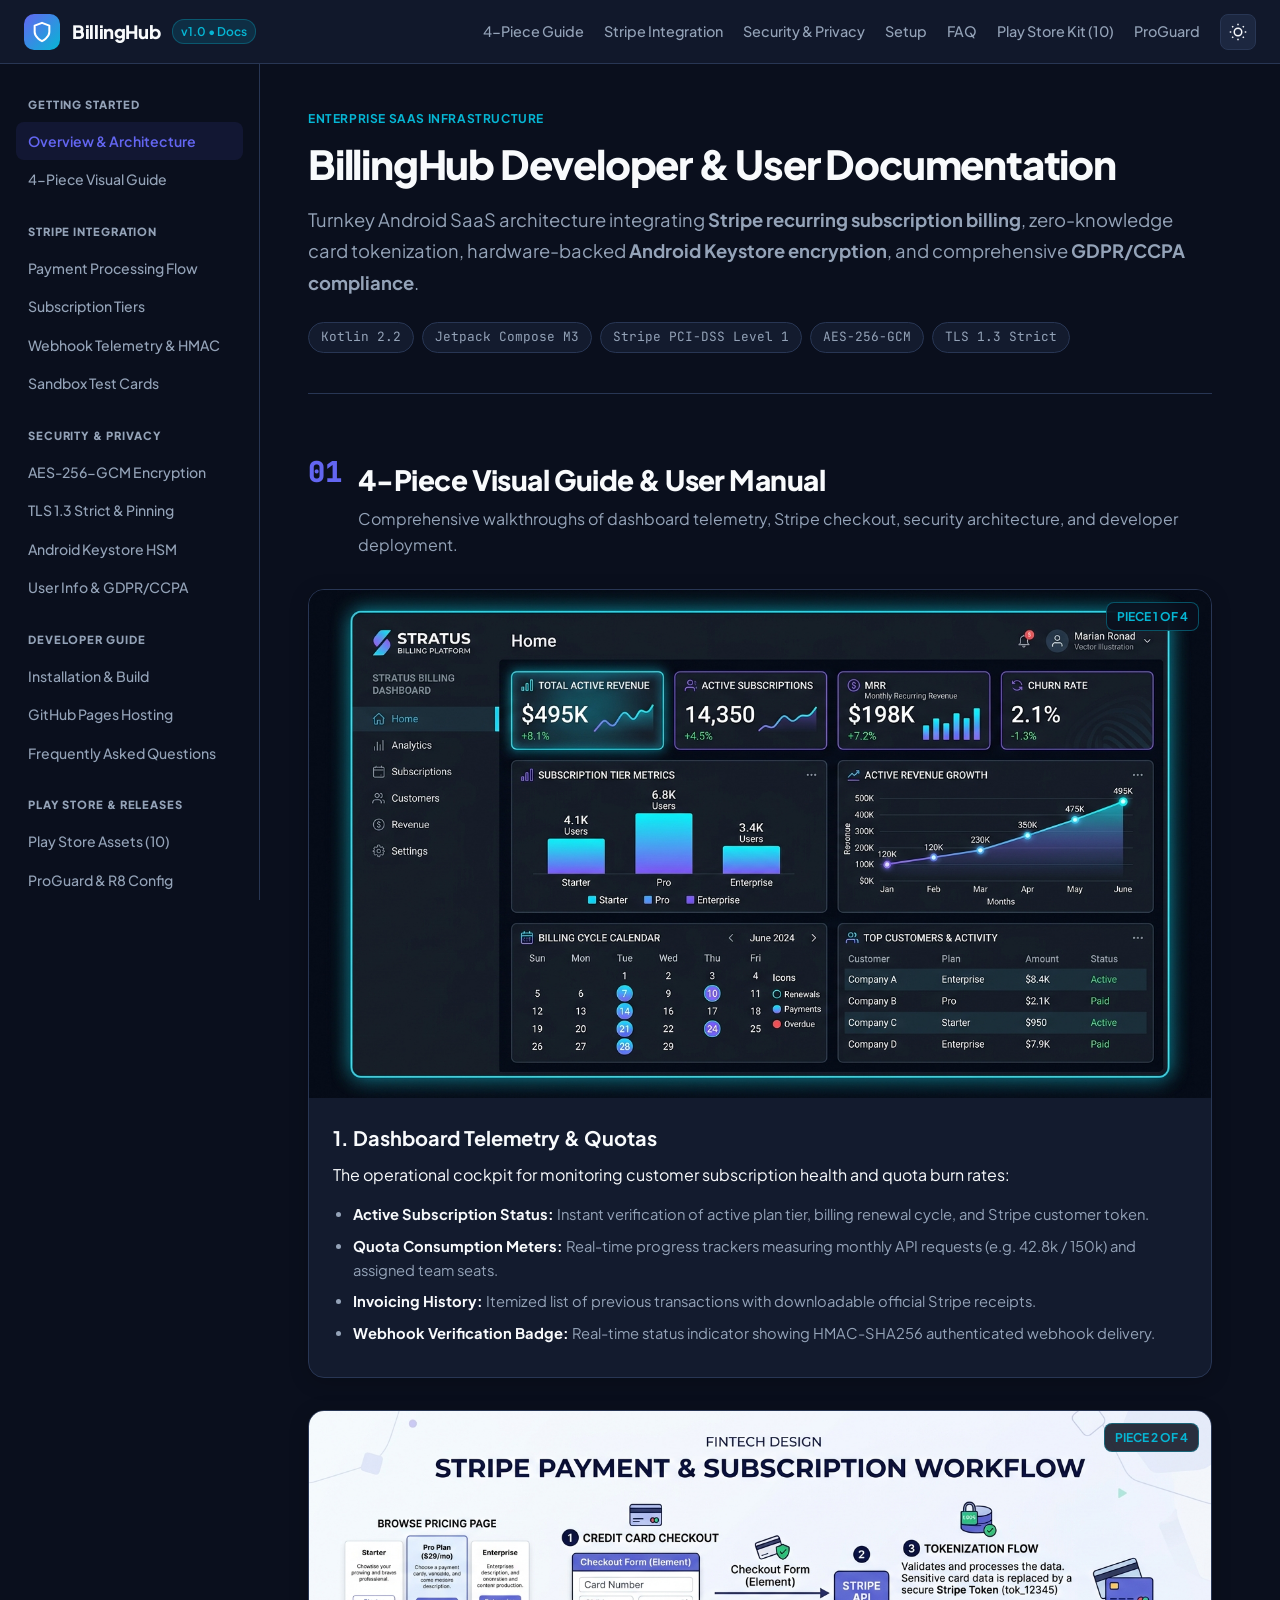
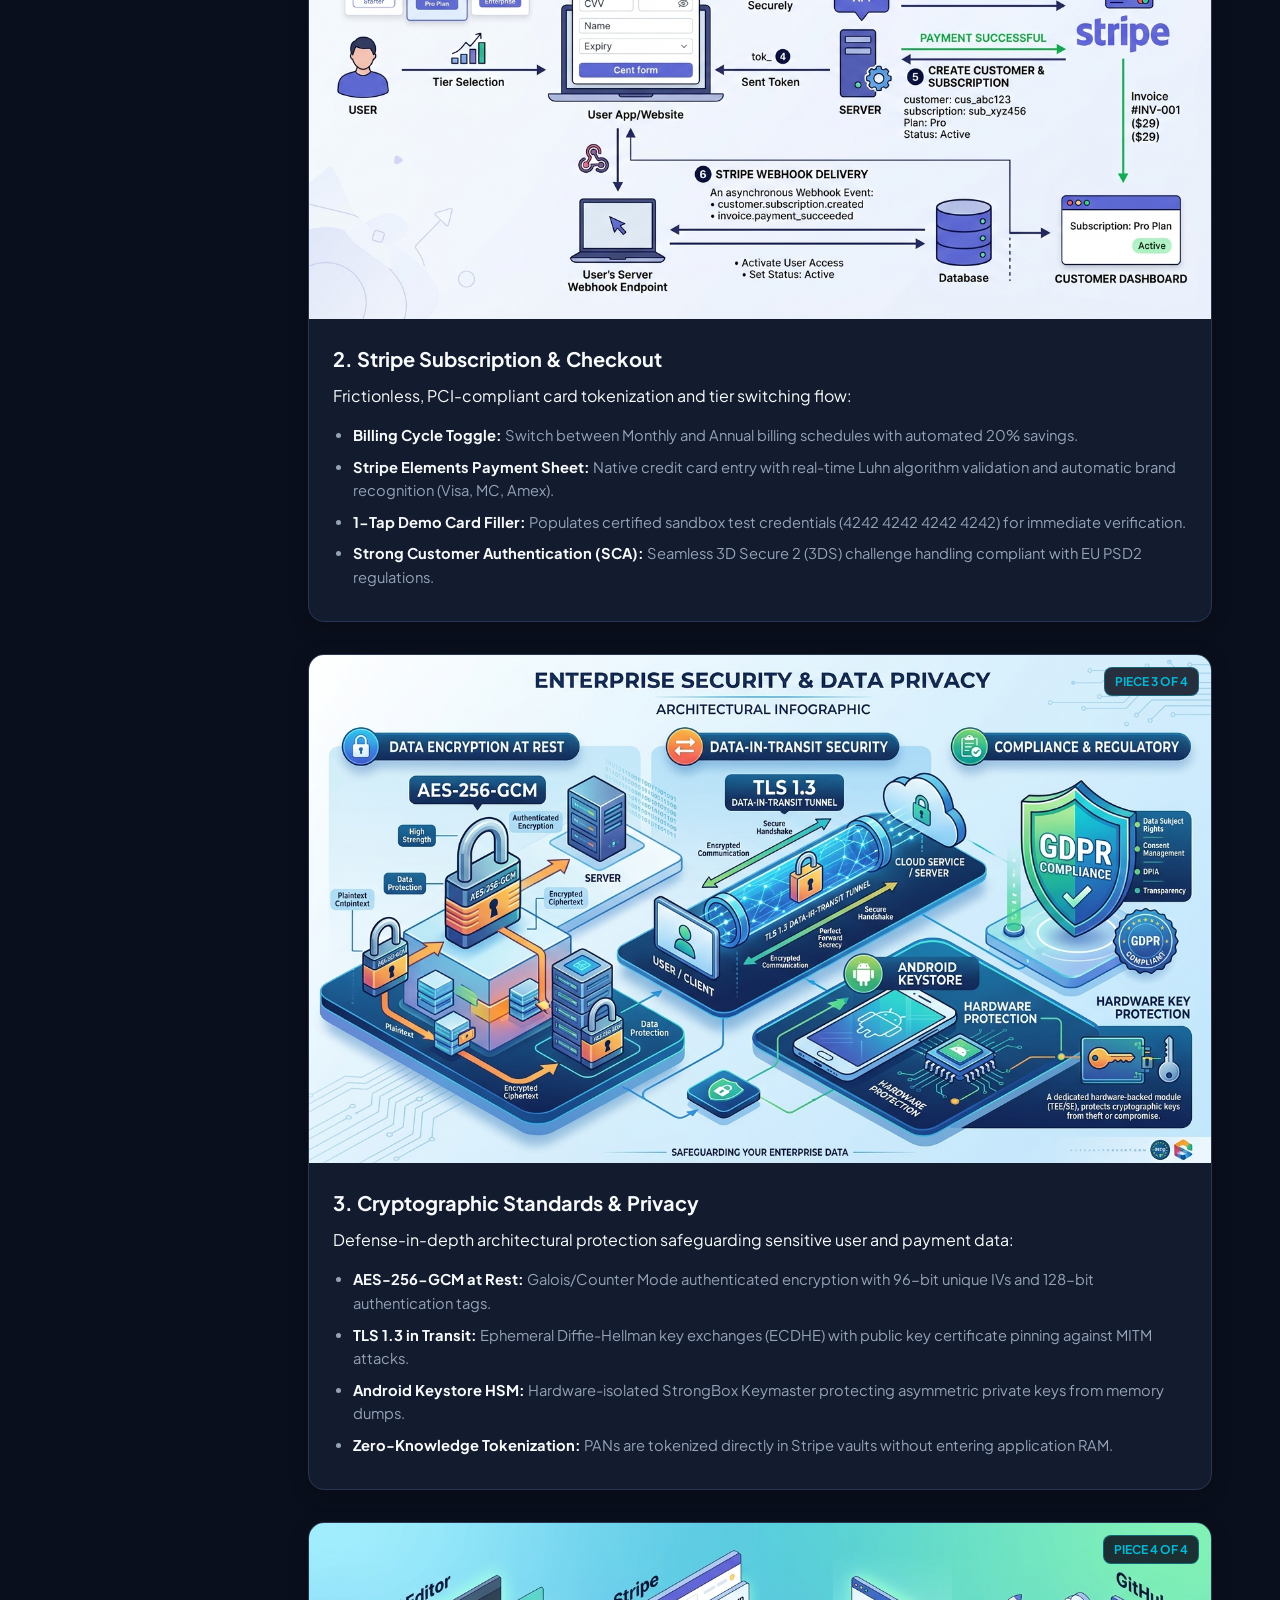
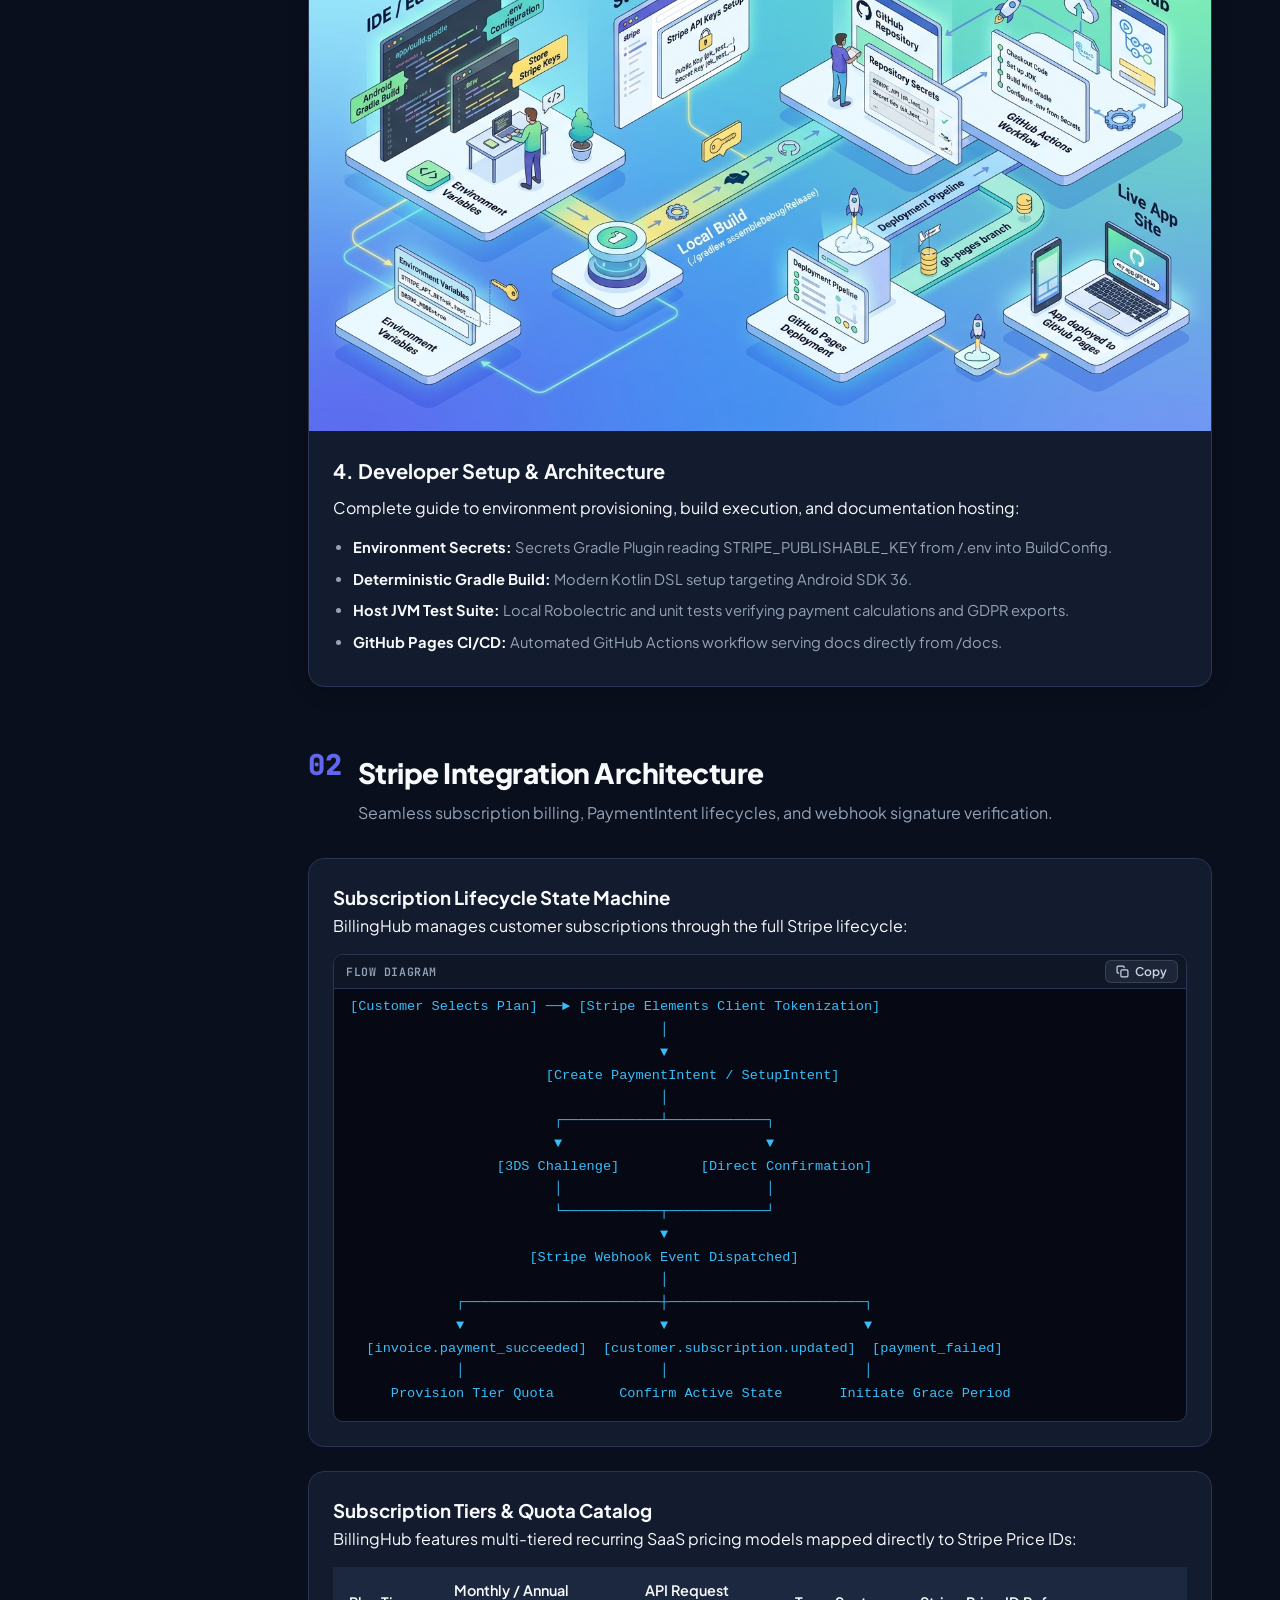
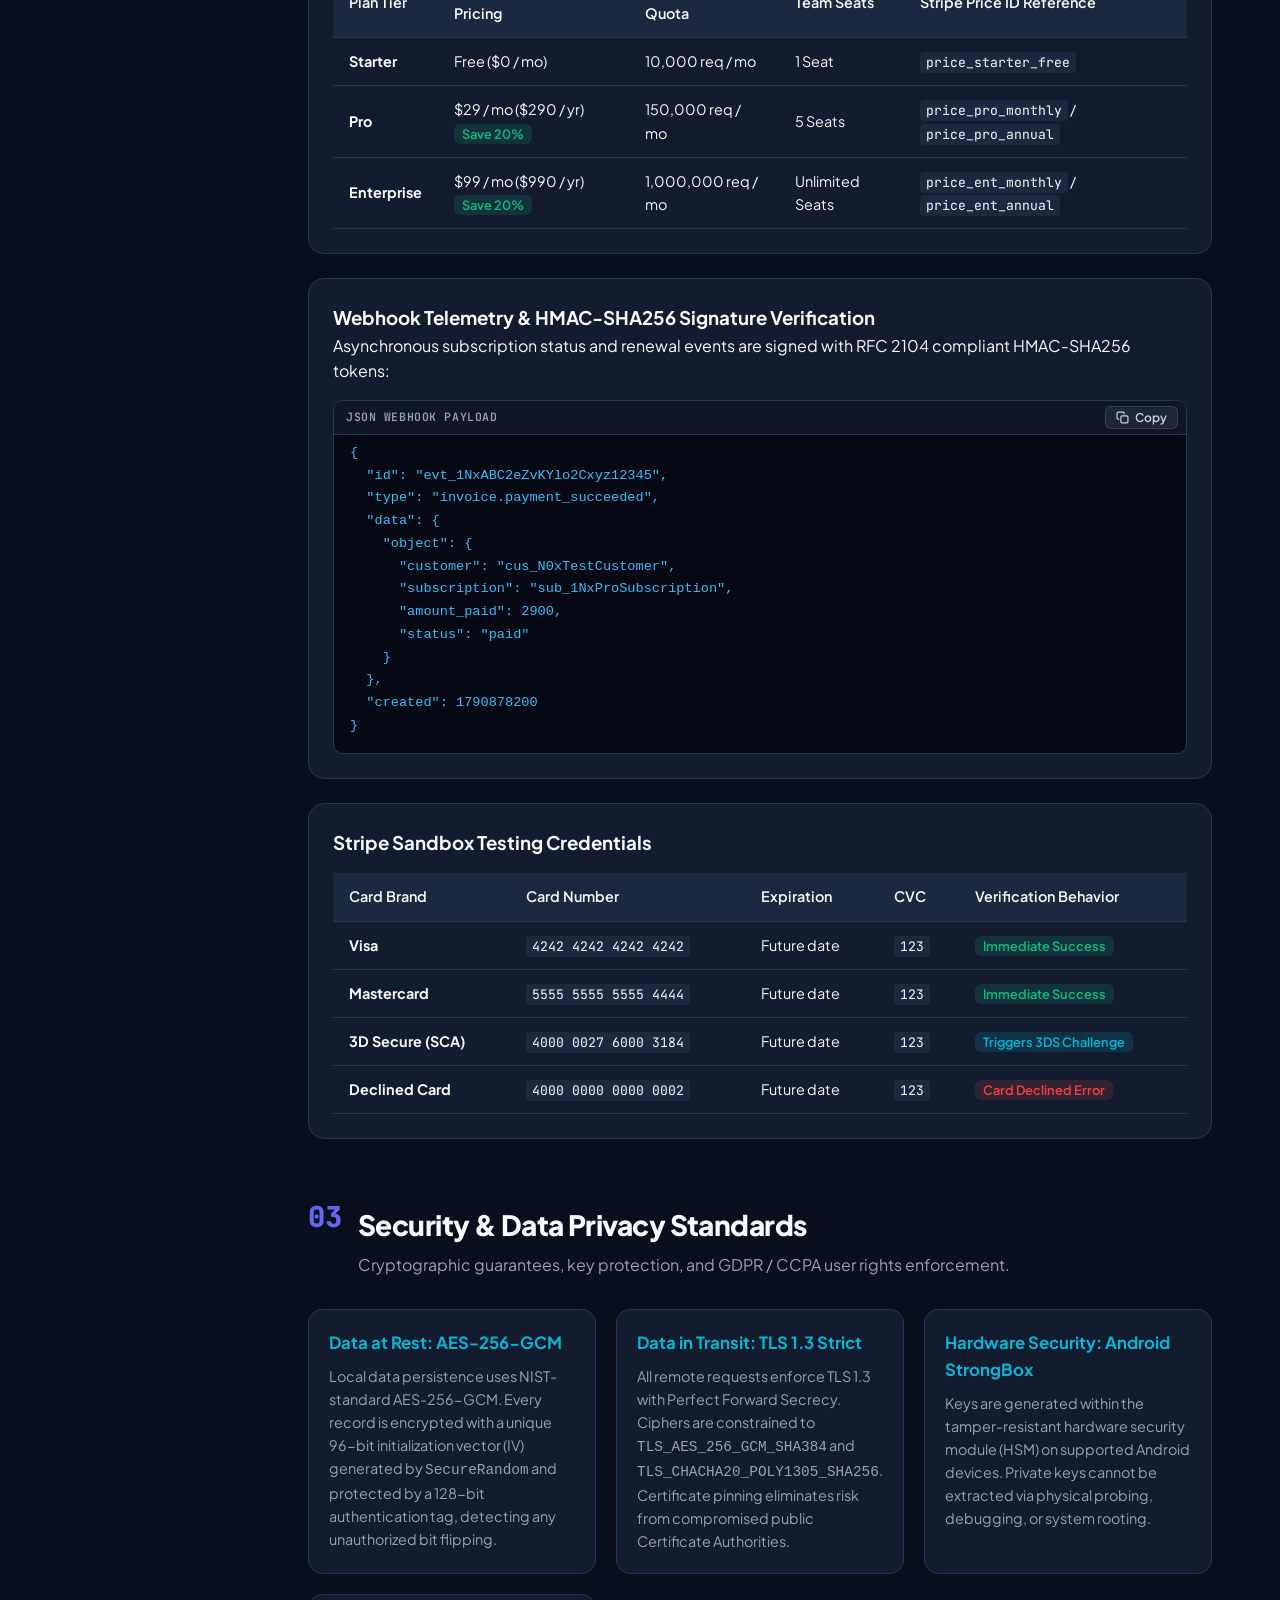
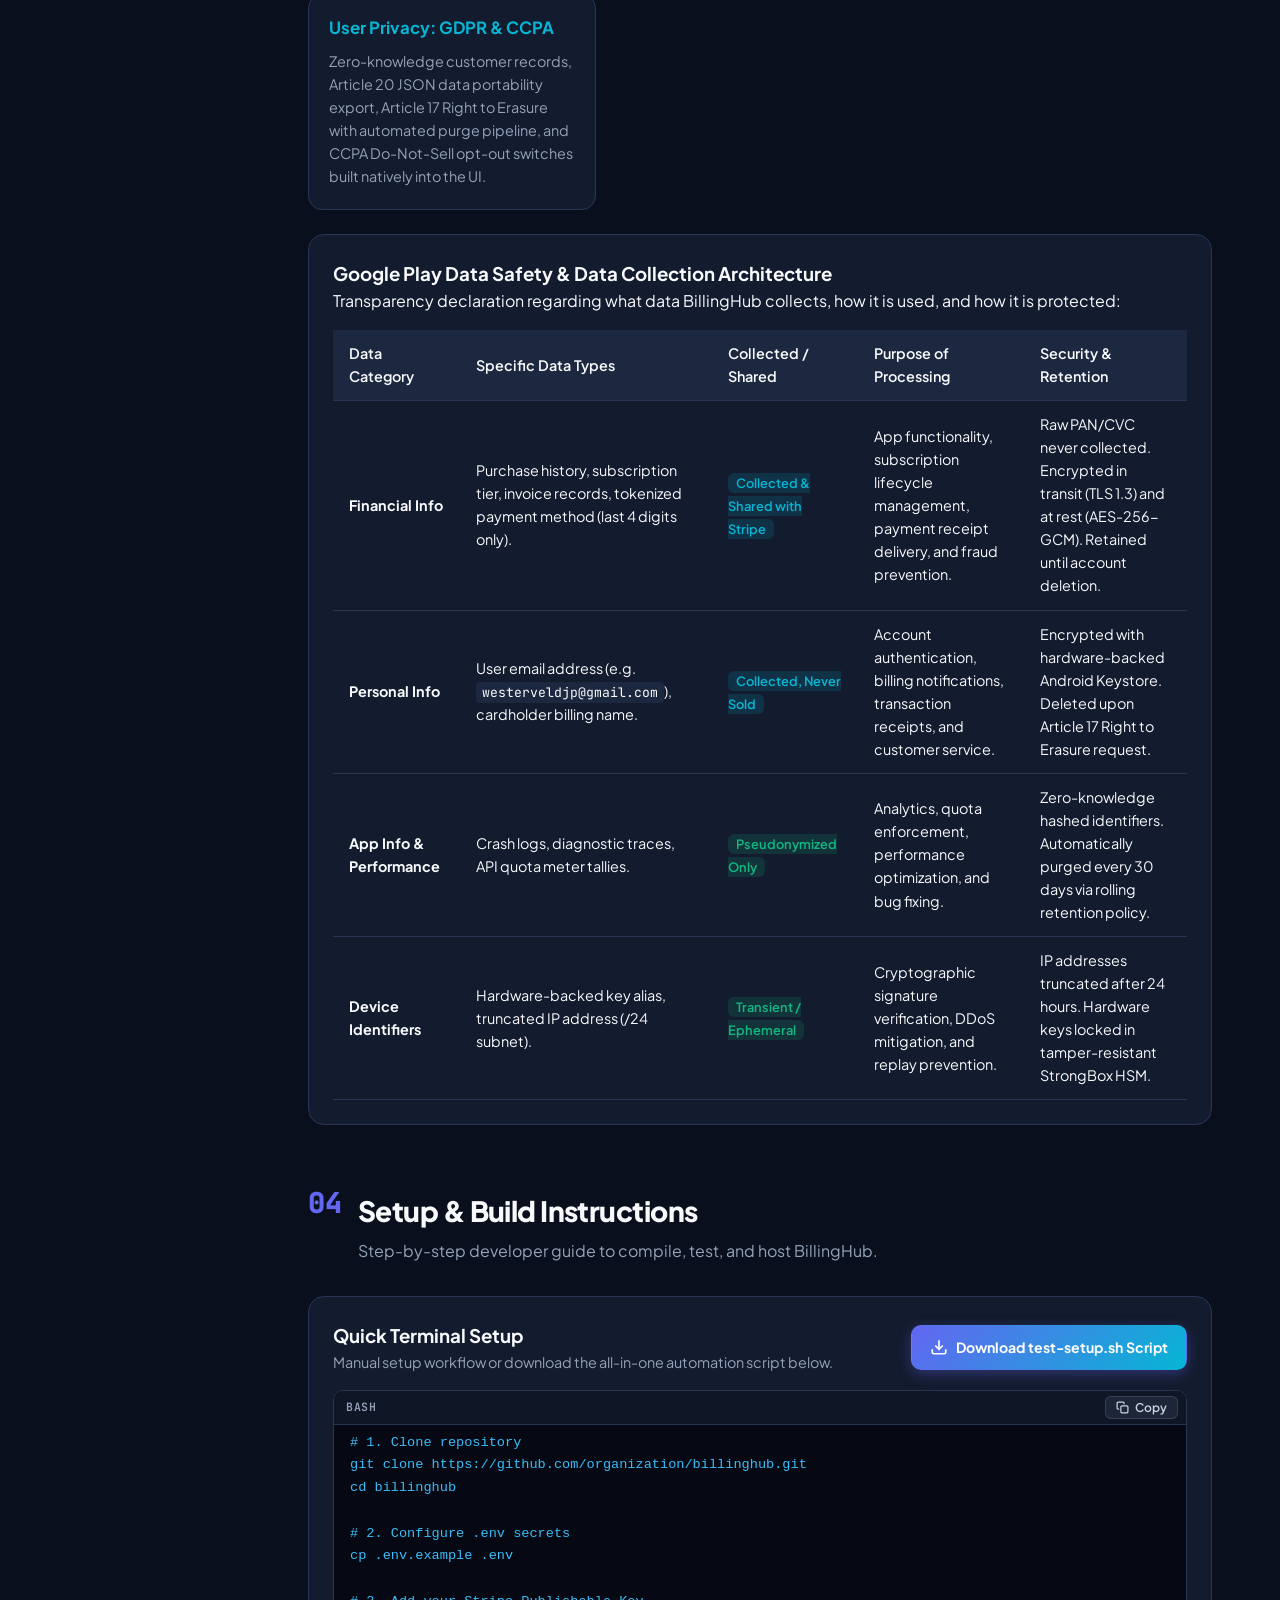
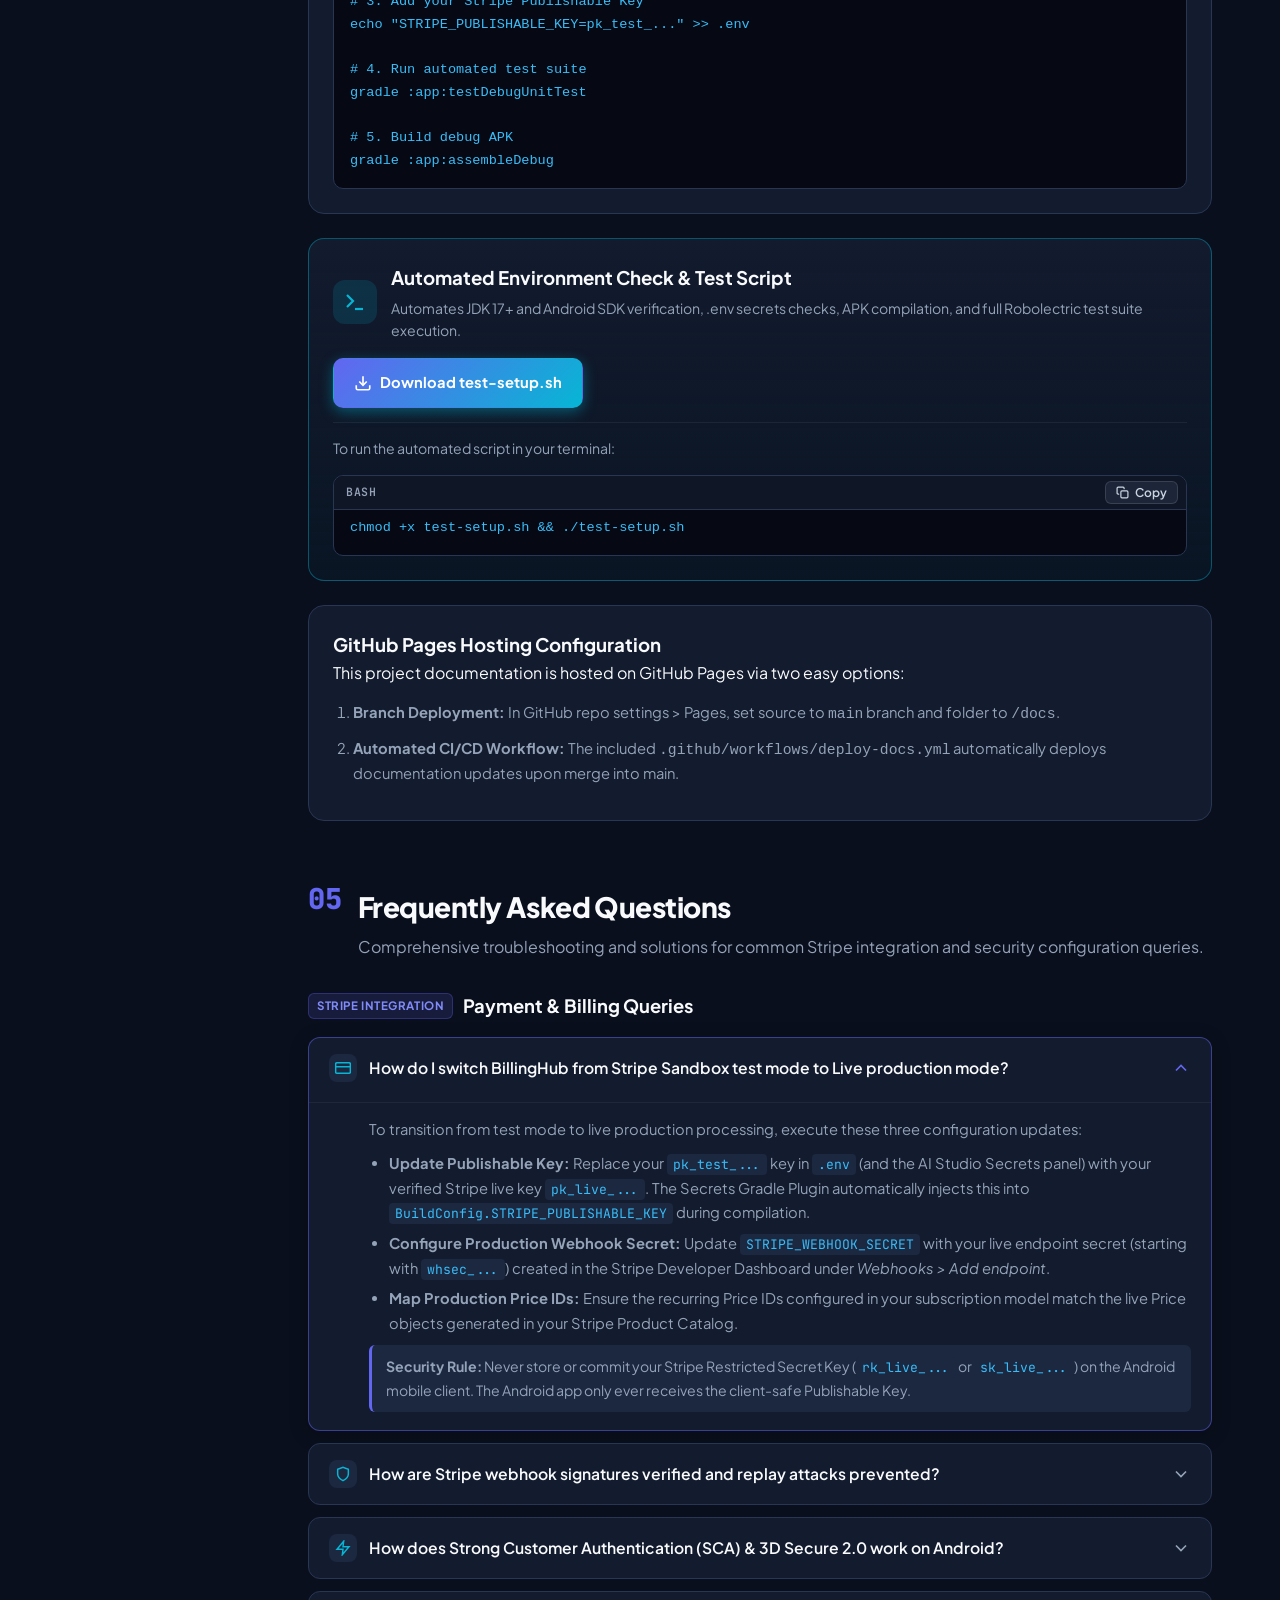
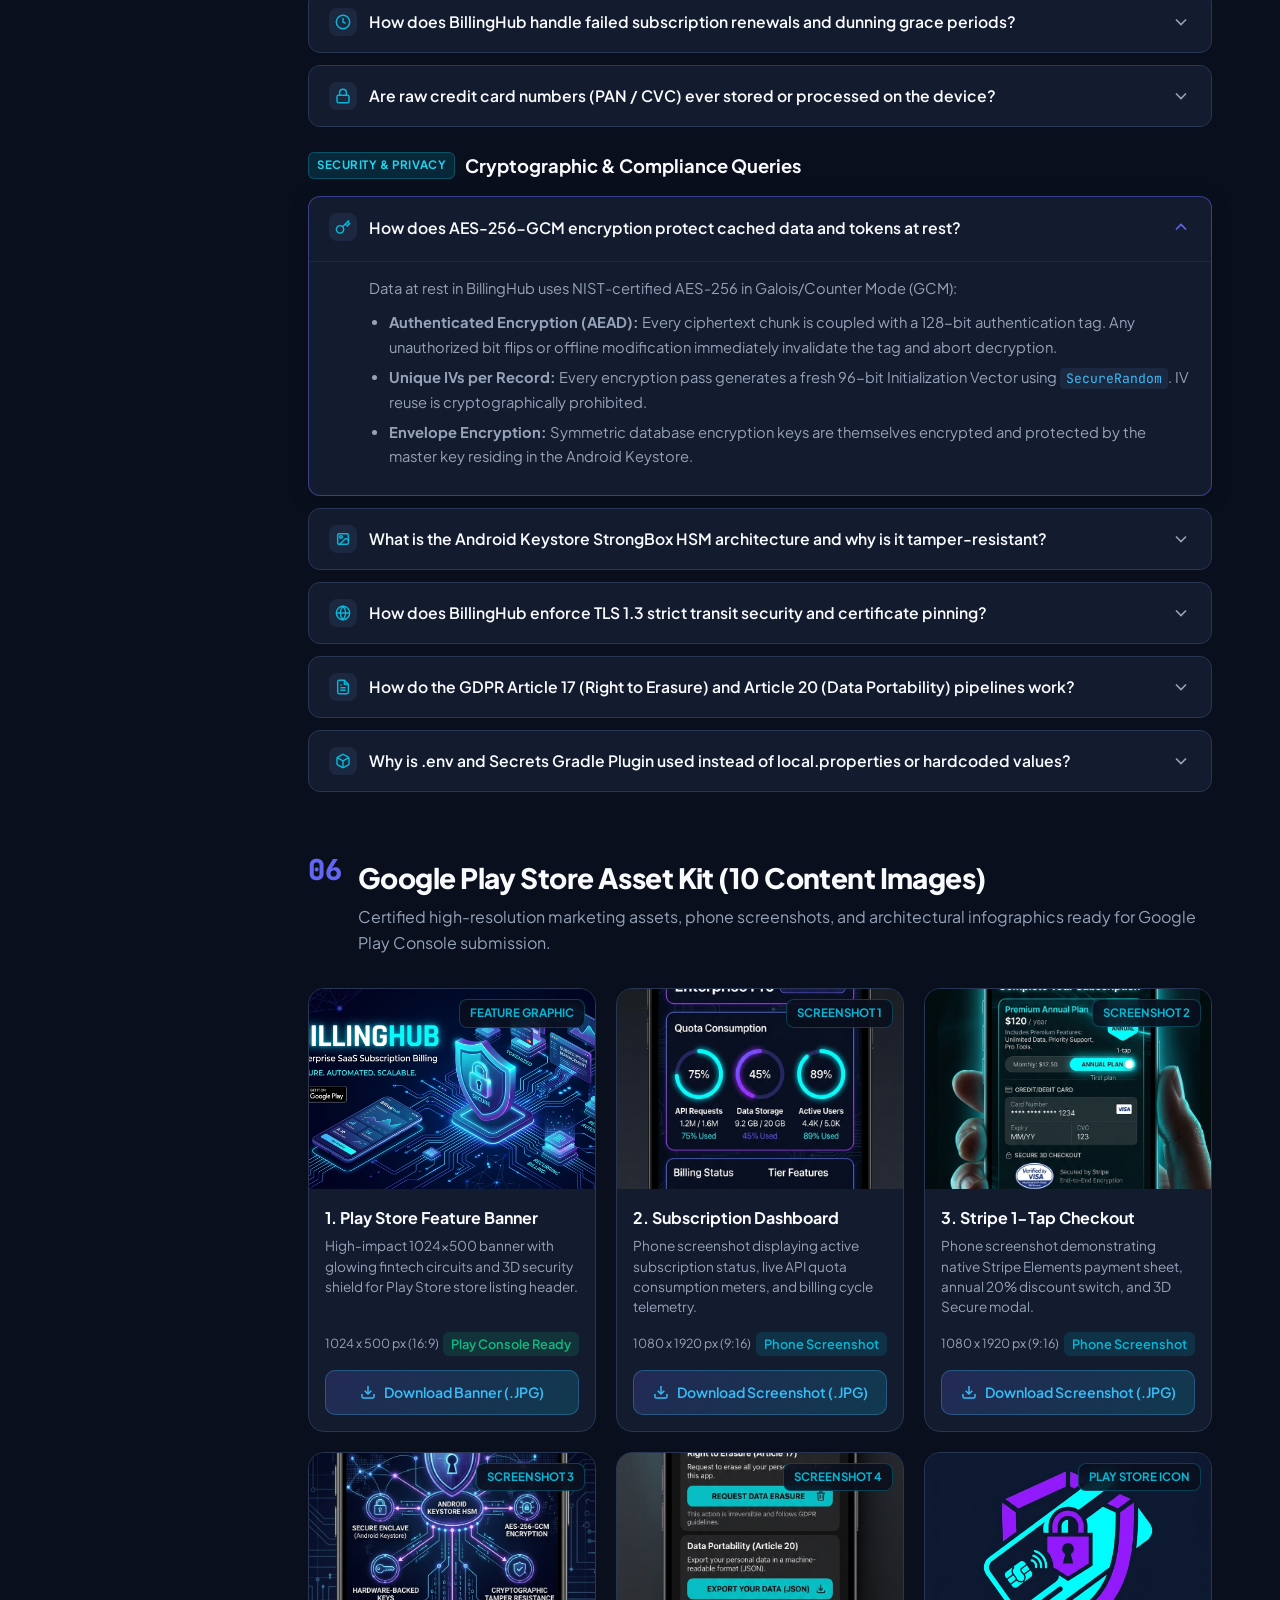
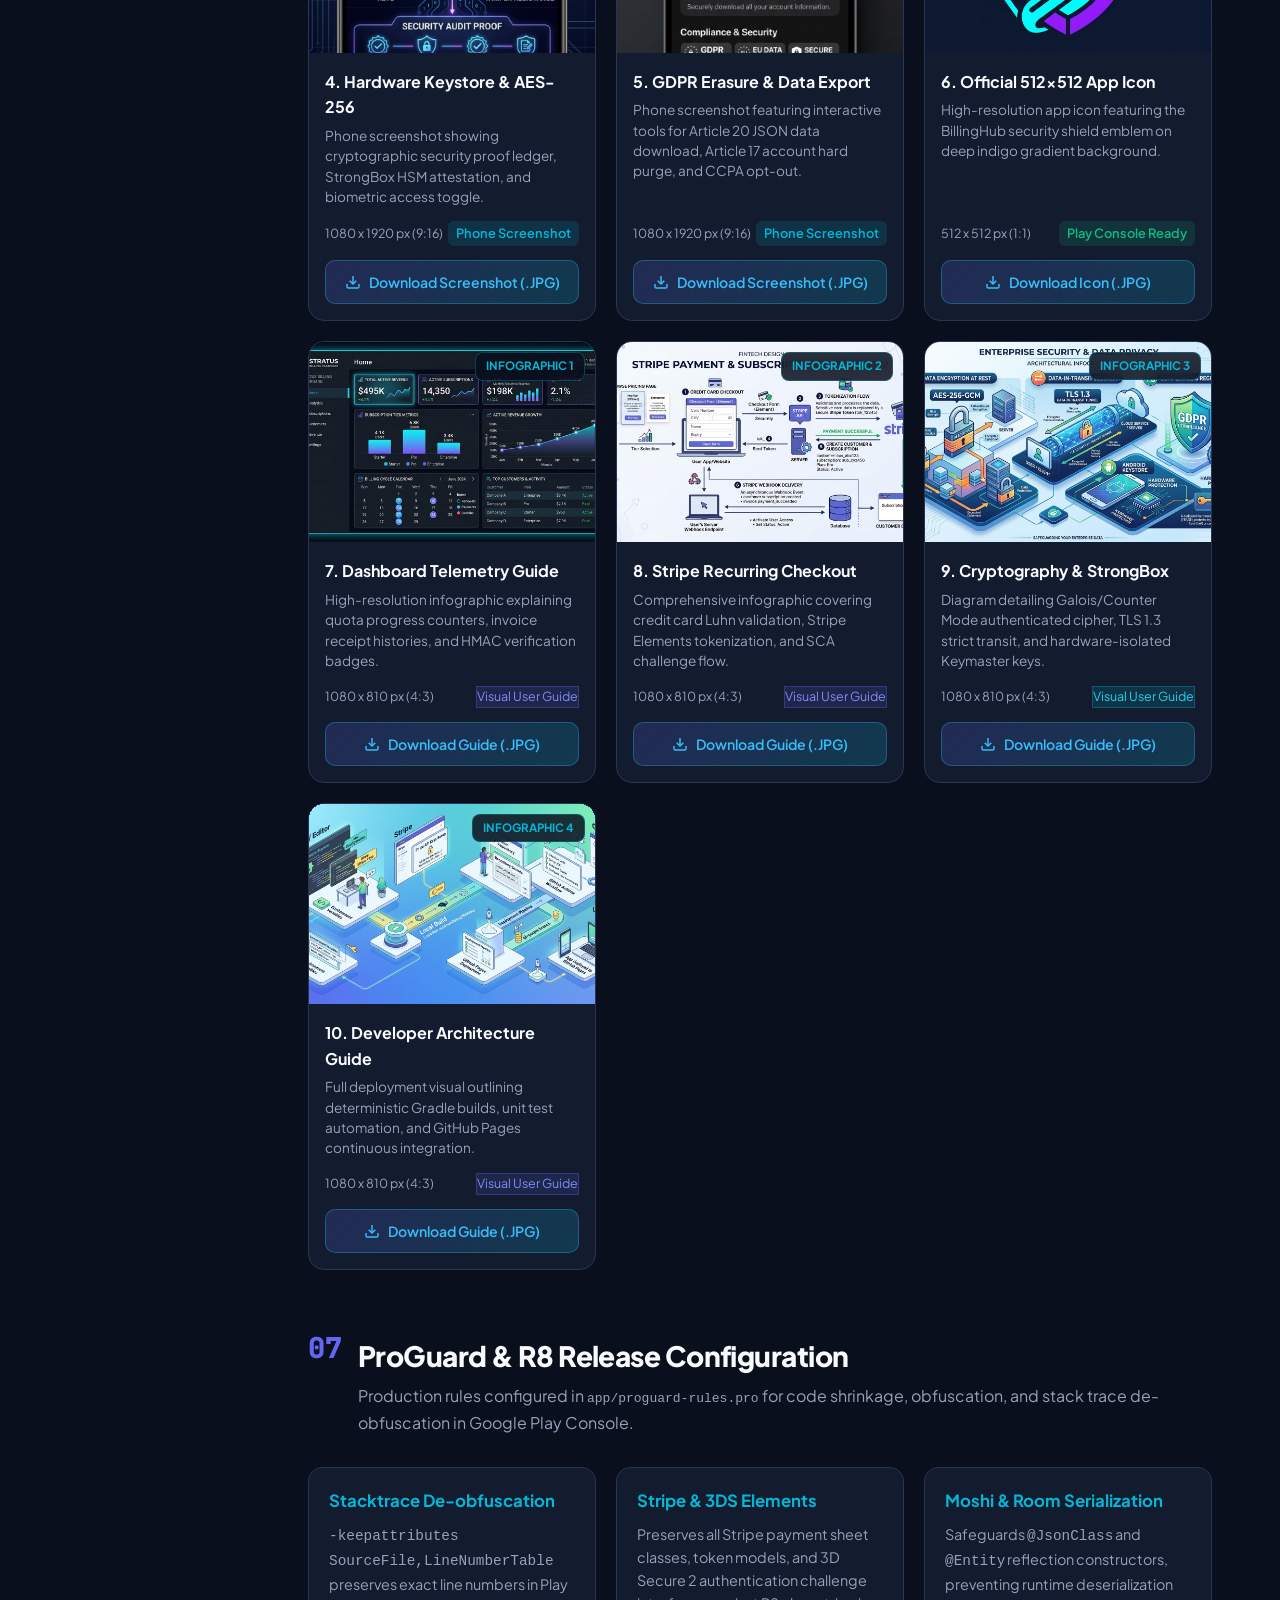
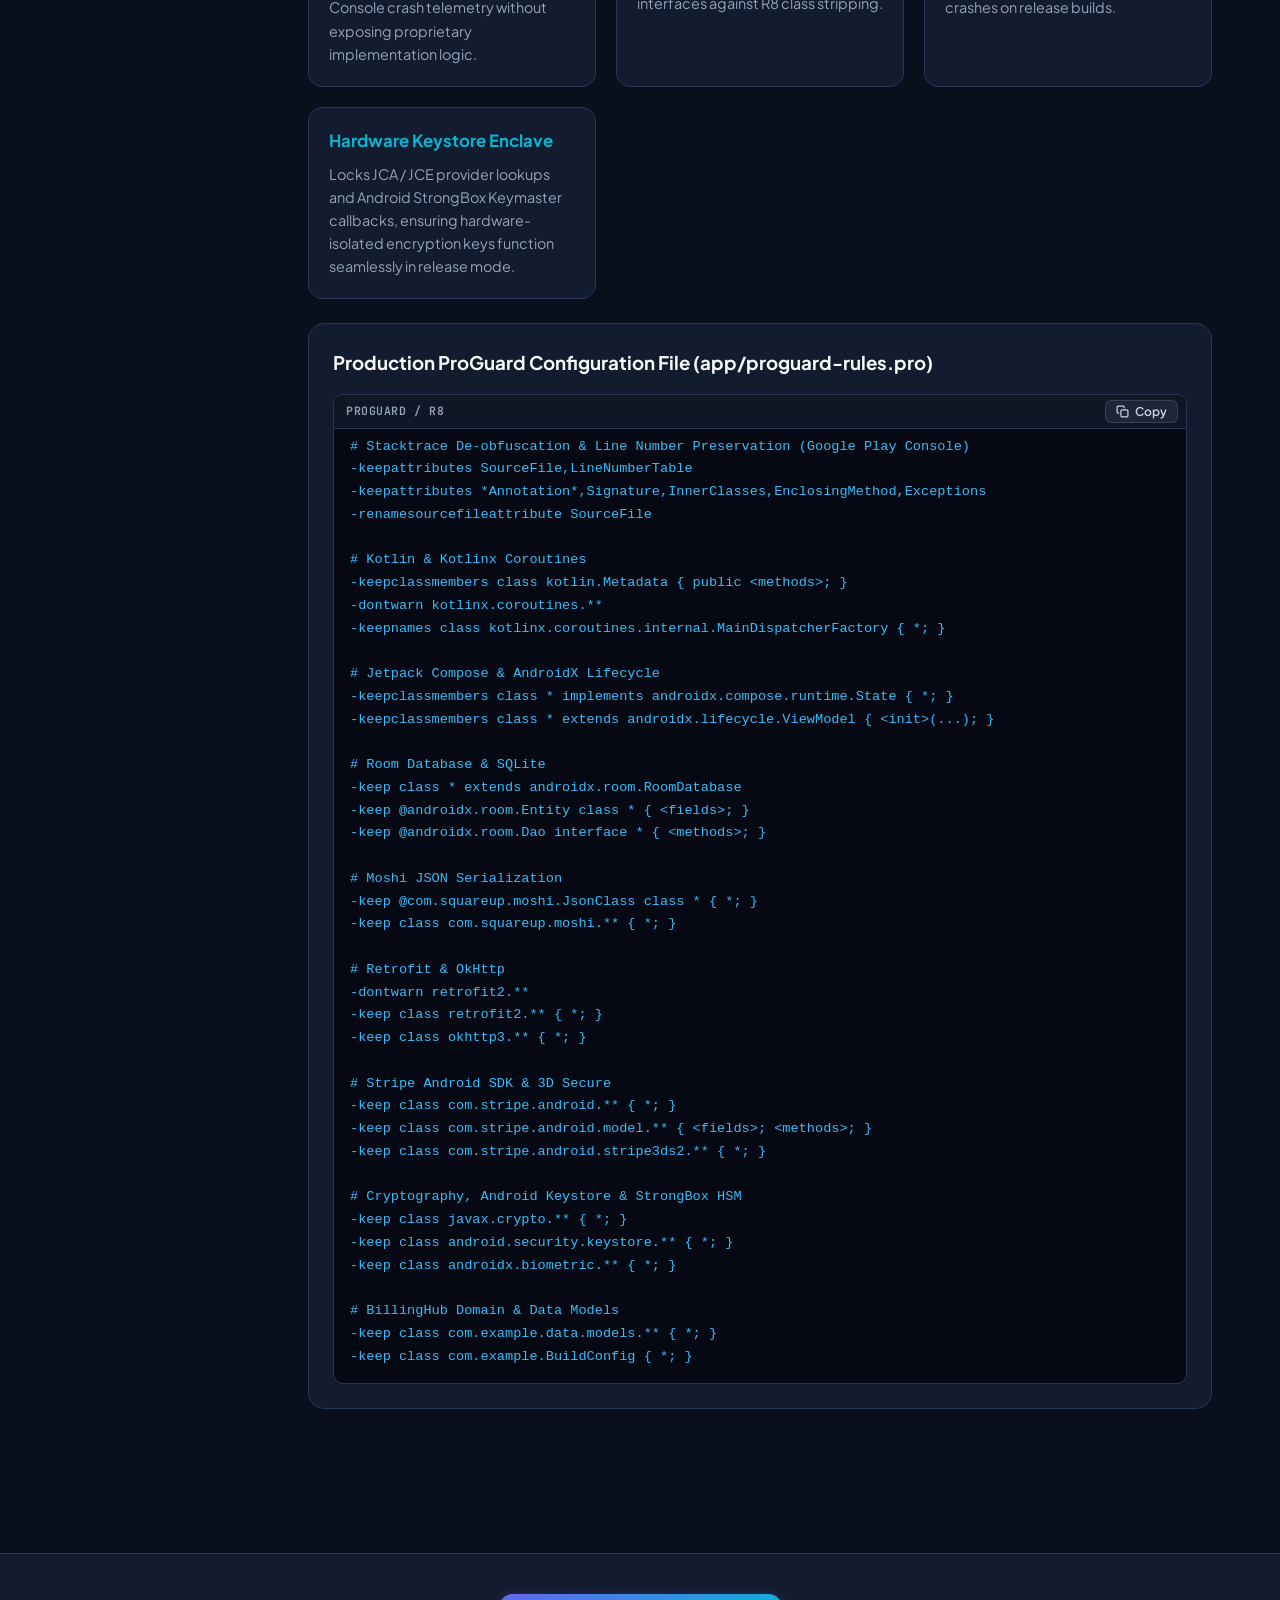
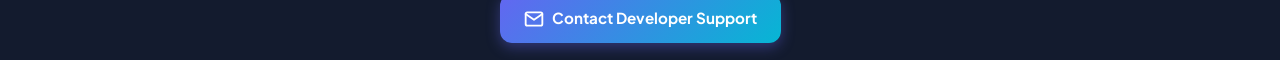
==== index.html @ bf6ecf1c "feat(docs): enhance documentation usability Add automated "Copy" functionality to code blocks, impro" ====
<!DOCTYPE html>
<html lang="en">
<head>
  <meta charset="UTF-8">
  <meta http-equiv="refresh" content="0; url=docs/">
  <meta name="viewport" content="width=device-width, initial-scale=1.0">
  <title>BillingHub Documentation</title>
  <script>
    window.location.replace("docs/" + window.location.search + window.location.hash);
  </script>
</head>
<body style="background-color: #0a0f1d; color: #f8fafc; font-family: system-ui, -apple-system, sans-serif; display: flex; align-items: center; justify-content: center; height: 100vh; margin: 0;">
  <p>Redirecting to <a href="docs/" style="color: #06b6d4; text-decoration: underline;">BillingHub Documentation Portal</a>...</p>
</body>
</html>
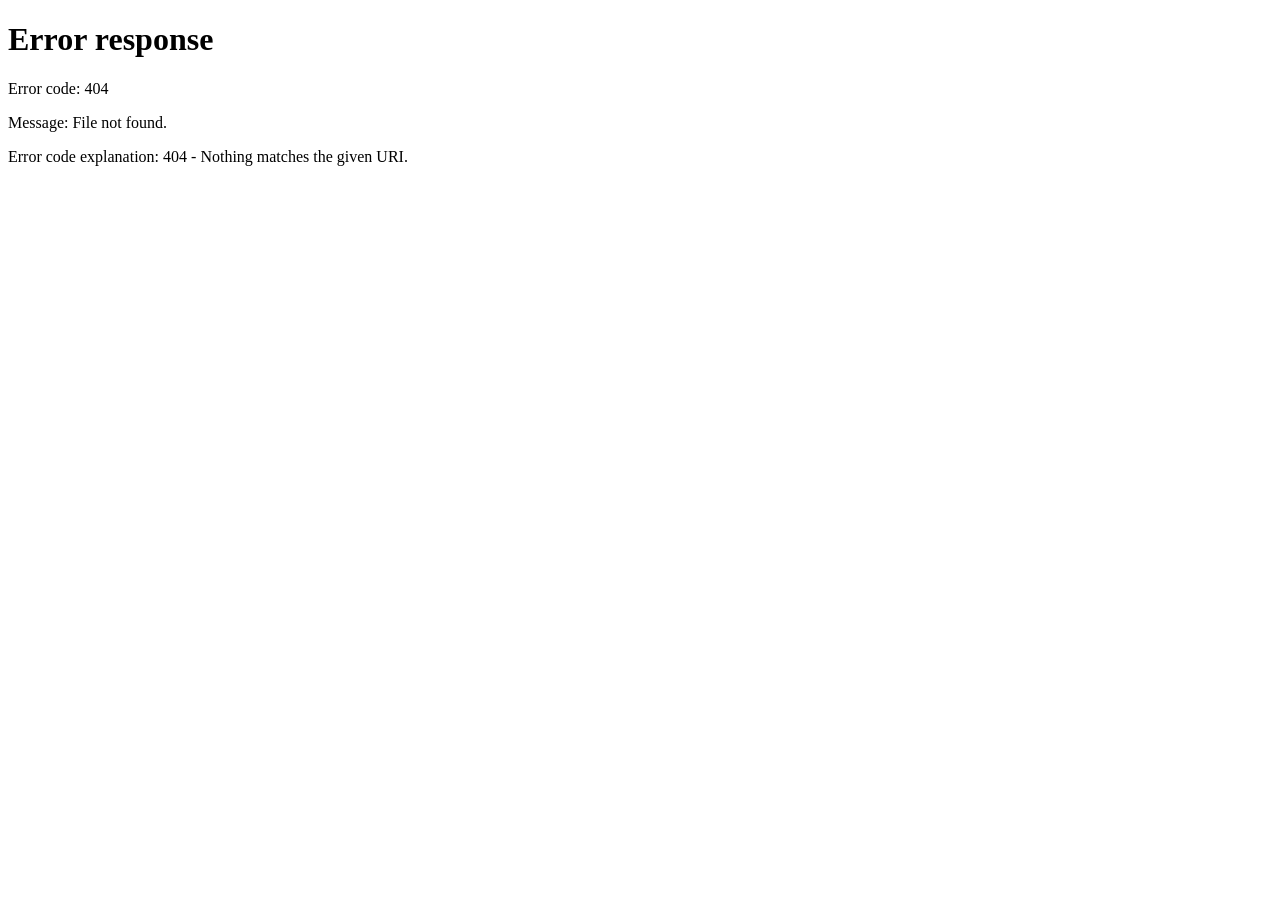
==== commit a6152e09: "chore: update CI workflows and app configuration - Update APIsec and GitHub Pages workflows - Add cu" ====
--- a/index.html
+++ b/index.html
@@ -2,14 +2,41 @@
 <html lang="en">
 <head>
   <meta charset="UTF-8">
-  <meta http-equiv="refresh" content="0; url=docs/">
+  <meta http-equiv="refresh" content="0; url=./docs/">
   <meta name="viewport" content="width=device-width, initial-scale=1.0">
   <title>BillingHub Documentation</title>
   <script>
-    window.location.replace("docs/" + window.location.search + window.location.hash);
+    (function() {
+      // Normalize pathname to ensure trailing slash before appending docs/
+      var pathname = window.location.pathname;
+      if (!pathname.endsWith('/')) {
+        pathname += '/';
+      }
+      var target = pathname + 'docs/' + window.location.search + window.location.hash;
+      window.location.replace(target);
+    })();
   </script>
 </head>
-<body style="background-color: #0a0f1d; color: #f8fafc; font-family: system-ui, -apple-system, sans-serif; display: flex; align-items: center; justify-content: center; height: 100vh; margin: 0;">
-  <p>Redirecting to <a href="docs/" style="color: #06b6d4; text-decoration: underline;">BillingHub Documentation Portal</a>...</p>
+<body style="background-color: #0a0f1d; color: #f8fafc; font-family: system-ui, -apple-system, BlinkMacSystemFont, 'Segoe UI', Roboto, sans-serif; display: flex; align-items: center; justify-content: center; height: 100vh; margin: 0; text-align: center; padding: 20px;">
+  <div>
+    <div style="width: 48px; height: 48px; border-radius: 12px; background: rgba(99, 102, 241, 0.2); color: #6366f1; display: inline-flex; align-items: center; justify-content: center; margin-bottom: 16px;">
+      <svg width="24" height="24" viewBox="0 0 24 24" fill="none" stroke="currentColor" stroke-width="2.2"><path d="M12 22s8-4 8-10V5l-8-3-8 3v7c0 6 8 10 8 10z"/></svg>
+    </div>
+    <h2 style="font-size: 1.25rem; margin-bottom: 8px;">BillingHub Documentation</h2>
+    <p style="color: #94a3b8; margin-bottom: 16px;">Redirecting to documentation portal...</p>
+    <p><a id="docs-redirect-link" href="./docs/" style="color: #06b6d4; text-decoration: underline; font-weight: 500;">Click here if not redirected automatically</a></p>
+  </div>
+  <script>
+    (function() {
+      var link = document.getElementById('docs-redirect-link');
+      if (link) {
+        var pathname = window.location.pathname;
+        if (!pathname.endsWith('/')) {
+          pathname += '/';
+        }
+        link.href = pathname + 'docs/' + window.location.search + window.location.hash;
+      }
+    })();
+  </script>
 </body>
 </html>
